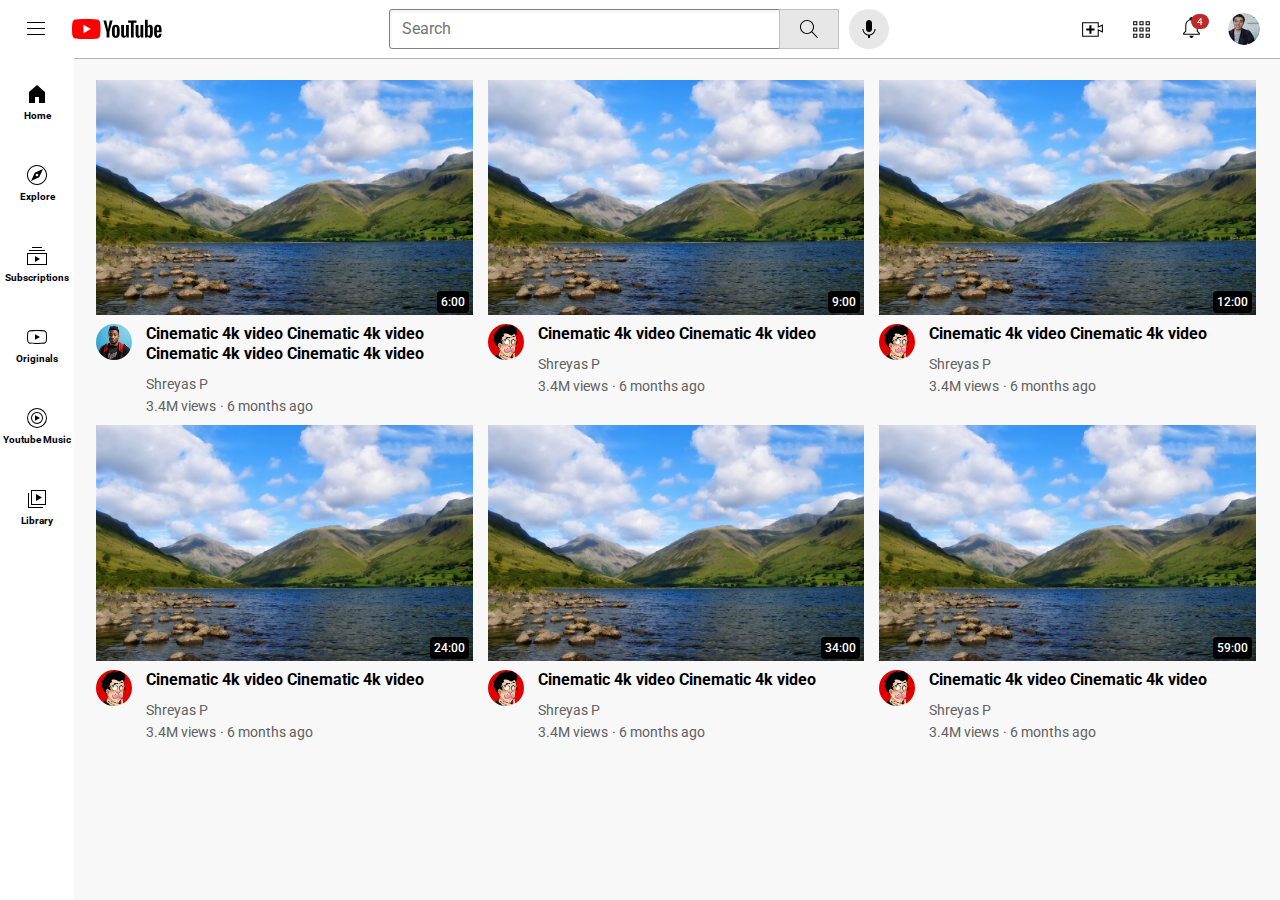
==== index.html @ e43f6dc3 "Rename youtube.html to index.html" ====
<!DOCTYPE html>

<html style="font-family: Roboto, Arial, sans-serif;">
    <head>
        <title>Youtube Clone</title>
    
        <link rel="preconnect" href="https://fonts.googleapis.com">
        <link rel="preconnect" href="https://fonts.gstatic.com" crossorigin>
        <link rel="stylesheet" href="https://fonts.googleapis.com/css?family=Roboto" >
        <link rel="stylesheet" href="yt/general.css">
        <link rel="stylesheet" href="yt/ytheader.css">
        <link rel="stylesheet" href="yt/ytbody.css">
        <link rel="stylesheet" href="yt/ytsidebar.css">
    </head>
    <body>

        <div class="header">
            <div class="left-section">
                    <img class="hamburger-menu" src="header images/hamburger-menu.svg">
                    <img class="youtube-logo" src="header images/youtube-logo.svg">
            </div>
            <div class="middle-section">
                <input class="searchbox" type="text" placeholder="Search">
                <button class="search-button"><img class="search-button-image" src="header images/search.svg">
                    <div class="Search-absolute">Search</div>
                </button>
                <button class="voice-search-icon-button"><img class="voice-search-icon-button-image" src="header images/voice-search-icon.svg" alt="">
                    <div class="Search-absolute">Search with your voice</div>
                </button>
            </div>
            <div class="right-section">
                <div class="upload-icon-container">
                <img class="upload-image" src="header images/upload.svg">
                <div class="Search-absolute">Create</div>
                </div>
                <img class="youtube-apps-image" src="header images/youtube-apps.svg">

                <div class="notifications-image-container">
                <img class="notifications-image" src="header images/notifications (1).svg">
                <div class="notification-image-count">4</div>
                </div>

                <img class="my-channel-image" src="header images/my-channel.jpeg">
                    
            </div>
        </div>

        <div class="sidebar-fixed">
            <div class="sidebar-link">
                <img src="side images/home.svg">
                <div>Home</div>
            </div>
            
            <div class="sidebar-link">
                <img src="side images/explore.svg">
                <div>Explore</div>
            </div>
            <div class="sidebar-link">
                <img src="side images/subscriptions.svg">
                <div>Subscriptions</div>
            </div>
            <div class="sidebar-link">
                <img src="side images/originals.svg">
                <div>Originals</div>
            </div>
            <div class="sidebar-link">
                <img src="side images/youtube-music.svg">
                <div>Youtube Music</div>
            </div>
            <div class="sidebar-link">
                <img src="side images/library.svg">
                <div>Library</div>
            </div>
        </div>







        
        

        <div class="video-grid">

           <div class="firstimage">
                    <div class="row1st"> 
                    <img class="pic2" src="pics/72069.jpg">
                        <div class="video-time">6:00</div>
                     </div>
                <div class="video-info-grid">
                    <div class="profile_pic">
                        <img class="editprofilepic" src="yt images/channel-1.jpeg">
                    </div>
                    <div class="nexttoprofile">
                        <p class="a">Cinematic 4k video Cinematic 4k video Cinematic 4k video Cinematic 4k video </p>
                        <p class="b">Shreyas P</p>
                        <p class="c">3.4M views</p>
                        <p class="d"> &#183; 6 months ago</p>
                    </div>
                    
                    
                </div>
        </div>

        <div class="firstimage">
            <div class="row1st"> 
                <img class="pic2" src="pics/72069.jpg">
                <div class="video-time">9:00</div>
            </div>
            <div class="video-info-grid">
                <div class="profile_pic">
                    <img class="editprofilepic" src="yt images/channel-2.jpeg">
                    
                </div>
                <div class="nexttoprofile">
                    
                    <p class="a">Cinematic 4k video Cinematic 4k video  </p>
                   
                    <p class="b">Shreyas P</p>
                    <p class="c">3.4M views</p>
                    <p class="d"> &#183; 6 months ago</p>
                </div>
                
                
            </div>
        </div>



       <div class="firstimage">
            <div class="row1st"> 
                <img class="pic2" src="pics/72069.jpg">
                <div class="video-time">12:00</div>
            </div>
            <div class="video-info-grid">
                <div class="profile_pic">
                    <img class="editprofilepic" src="yt images/channel-2.jpeg">
                </div>
                <div class="nexttoprofile">
                    <p class="a">Cinematic 4k video Cinematic 4k video  </p>
                    <p class="b">Shreyas P</p>
                    <p class="c">3.4M views</p>
                    <p class="d"> &#183; 6 months ago</p>
                </div>
                
                
            </div>
        </div>

      <div class="firstimage">
            <div class="row1st"> 
                <img class="pic2" src="pics/72069.jpg">
                <div class="video-time">24:00</div>
            </div>
            <div class="video-info-grid">
                <div class="profile_pic">
                    <img class="editprofilepic" src="yt images/channel-2.jpeg">
                </div>
                <div class="nexttoprofile">
                    <p class="a">Cinematic 4k video Cinematic 4k video  </p>
                    <p class="b">Shreyas P</p>
                    <p class="c">3.4M views</p>
                    <p class="d"> &#183; 6 months ago</p>
                </div>
                
                
            </div>
        </div>


        <div class="firstimage">
            <div class="row1st"> 
                <img class="pic2" src="pics/72069.jpg">
                <div class="video-time">34:00</div>
            </div>
            <div class="video-info-grid">
                <div class="profile_pic">
                    <img class="editprofilepic" src="yt images/channel-2.jpeg">
                </div>
                <div class="nexttoprofile">
                    <p class="a">Cinematic 4k video Cinematic 4k video  </p>
                    <p class="b">Shreyas P</p>
                    <p class="c">3.4M views</p>
                    <p class="d"> &#183; 6 months ago</p>
                </div>
                
                
            </div>
        </div>


        <div class="firstimage">
            <div class="row1st"> 
                <img class="pic2" src="pics/72069.jpg">
                <div class="video-time">59:00</div>
            </div>
            <div class="video-info-grid">
                <div class="profile_pic">
                    <img class="editprofilepic" src="yt images/channel-2.jpeg">
                </div>
                <div class="nexttoprofile">
                    <p class="a">Cinematic 4k video Cinematic 4k video  </p>
                    <p class="b">Shreyas P</p>
                    <p class="c">3.4M views</p>
                    <p class="d"> &#183; 6 months ago</p>
                </div>
                
                
            </div>
        

    






    
        
    </body>
</html>
---- yt/general.css ----
p{
    font-family: Roboto,Arial;
    margin-top: 0;
    margin-bottom: 0;
}

body{
    margin: 0;
    padding-top: 80px;
    padding-left: 96px;
    padding-right: 24px;
    background-color: rgb(248,248,248);
    padding-bottom: 100px;
}
---- yt/ytheader.css ----
.header{
    height:58px;
    display: flex;
    flex-direction: row;
    justify-content: space-between;
    position: fixed;
    top:0;
    left:0;
    right: 0;
    background-color: white;
    border-bottom-width: 1px;
    border-bottom-style:solid ;
    border-bottom-color:rgb(183, 183, 183) ;
    z-index: 100;
     
}


.left-section{
   
    
    display: flex;
    align-items: center;
}

.hamburger-menu{
    height:24px;
    margin-left: 24px;
    margin-right: 24px;
}

.youtube-logo{
    height:20px;
}



.middle-section{
    
    flex: 1;
    margin-left: 70px;
    margin-right: 35px;
    max-width: 500px;
   display: flex;
   align-items: center;

}

.searchbox{
    flex: 1;
    height: 36px;
    padding-left: 12px;
    font-size: 16px;
    border-width: 1px;
    border-style: solid;
    border-radius: 3px;
    border-color: gray;
    box-shadow: inset 1px 2px 3px rgba(0,0,0,0.05);
    width: 0;
}

.searchbox::placeholder{
    font-family: Roboto,Arial;
    font-size: 16px;
}


.search-button{
    height: 40px;
    width: 60px;
    background-color: rgb(231, 231, 231);
    border-width:1px ;
    border-style: solid;
    border-color: rgb(192, 192, 192);
    margin-left: -2px;
    margin-right: 10px;
    position: relative;


}



.search-button .Search-absolute, .voice-search-icon-button .Search-absolute,.upload-icon-container .Search-absolute
{
    position: absolute;
    background-color: gray;
    color:white ;
    padding-left: 8px;
    padding-right:8px ;
    padding-bottom:4px ;
    padding-top:4px ;
    border-radius: 2px;
    font-size: 12px;
    bottom: -30px;
    opacity: 0;
    transition: opacity .15s;
    pointer-events: none;
    white-space: nowrap;
}

.search-button:hover .Search-absolute,.voice-search-icon-button:hover .Search-absolute,.upload-icon-container:hover .Search-absolute{
    opacity: 1;
    
}

.search-button-image{
    height: 24px;
    
    
}

.search-button,.voice-search-icon-button,.upload-icon-container {
    display:flex;
    position: relative;
    justify-content: center;
    align-items: center;
}

.voice-search-icon-button{
    height: 40px;
    width: 40px;
    border-radius: 20px;
    border: none;
    background-color:rgb(231, 231, 231) ;
    

}

.voice-search-icon-button-image{

    height: 24px;
}



.right-section{
    margin-right: 20px;
    width:180px;
    display: flex;
    align-items: center;
    justify-content: space-between;
    flex-shrink: 0;
}

.upload-image{
    height:25px;
}

.youtube-apps-image{
    height:25px;
}

.notifications-image{
    height: 25px;
}

.notifications-image-container{
    position: relative;
}

.notification-image-count{
    position: absolute;
    top:-1px;
    right: -5px;
    background-color: rgb(190, 41, 41);
    color: white;
    border-radius: 10px;
    font-family: Roboto,Arial;
    font-size: 10px;
    padding-left: 6px;
    padding-right: 6px;
    padding-top: 2px;
    padding-bottom: 2px;
}


.my-channel-image{
    height: 32px;
    border-radius: 16px;
}
---- yt/ytbody.css ----
.pic2{
   width: 100%;
    
}
.a{
    margin-top: 0px;
    margin-bottom: 9px;
    font-weight: bold;
    line-height: 20px;
    margin-bottom: 12px;

}
.b{
    margin-top: 0px;
    margin-bottom: 4px;
    font-size: 14px;
    color: #606060;

}
.c,.d{
    display: inline;

    color: #606060;
    font-size: 14px;
    margin-bottom: ;
    

}


.video-info-grid{
    display: grid;
    grid-template-columns: 50px 1fr;
}


.video-grid{
    display: grid;
    grid-template-columns:1fr 1fr 1fr;
    column-gap: 15px;
    row-gap: 10px;
}
    
@media screen and (max-width: 992px){
    .video-grid{
        grid-template-columns: 1fr 1fr;
    }
}


.profile_pic{

}


.nexttoprofile{
    

}

.editprofilepic{
    width: 36px;
    border-radius: 50px;

}

.row1st{
    margin-bottom: 5px;
    position: relative;
}

.video-time{
    
                                position: absolute;
                                font-size: 12px;
                                font-weight: 500; 
                                padding: 4px;
                                background-color: black;
                                color: white;
                                right: 4px;
                                bottom:6px;
                                z-index: 0;
                                border-radius: 4px;
                                font-family: Roboto,Arial;
                        
                          
}
---- yt/ytsidebar.css ----
.sidebar-fixed{
    position: fixed;
    left: 0;
    bottom: 0;
    top:58px;
    width: 74px;
    z-index: 200;
    padding-top: 3px;
    cursor: pointer;
    background-color: white;
}

.sidebar-link{
    
    height: 80px;
    margin-bottom: 1px;
    display: flex;
    justify-content: center;
    align-items: center;
    padding-left: -5px;
    flex-direction: column;


}

.sidebar-link:hover{
    background-color: rgb(218, 221, 221);
}

.sidebar-link img{
    height: 24px;
    margin-bottom: 4px;

}

.sidebar-link div{
    font-style: 'Roboto';
    font-size: 10px;
    font-weight: bold;

}
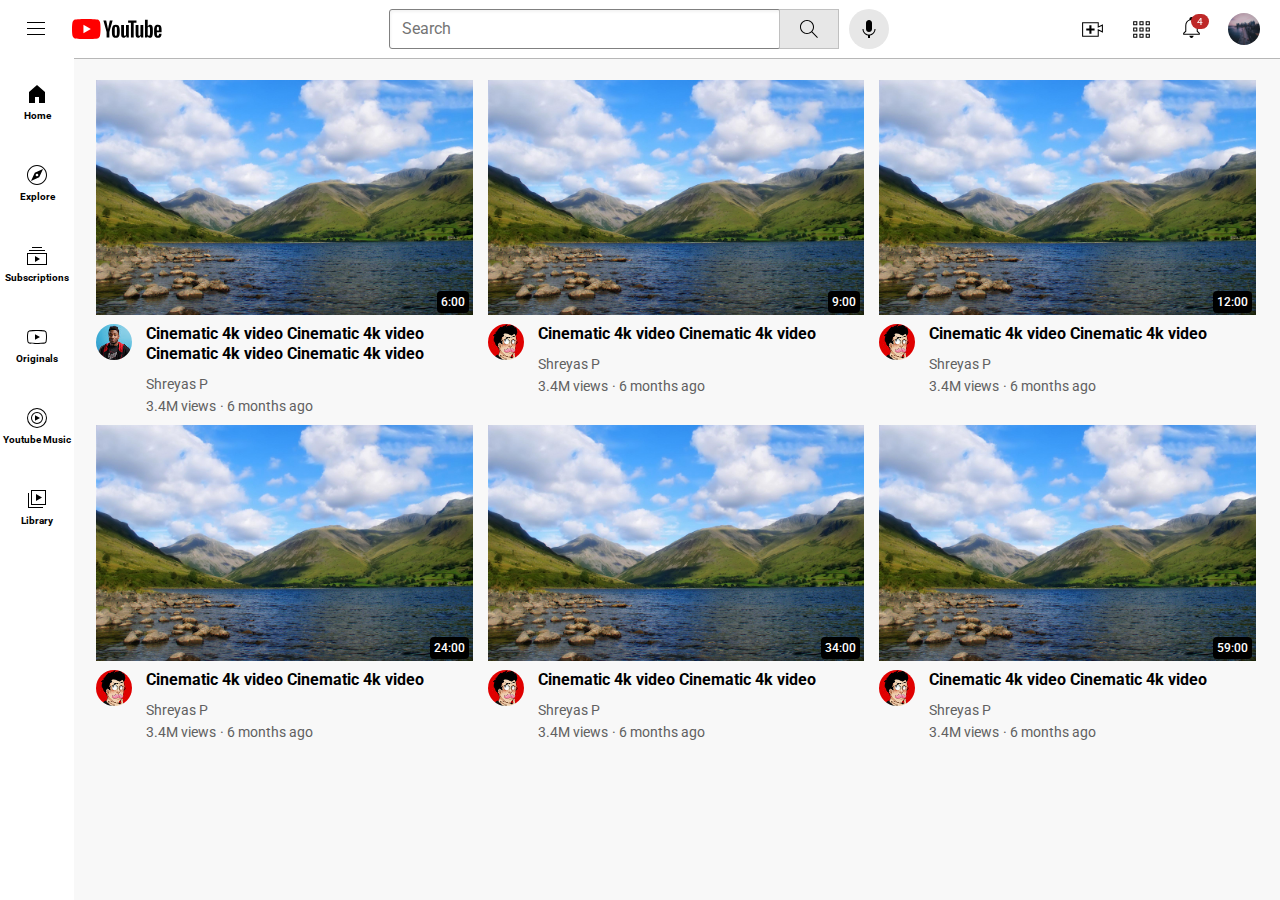
==== commit ef56d772: "Update index.html" ====
--- a/index.html
+++ b/index.html
@@ -40,7 +40,7 @@
                 <div class="notification-image-count">4</div>
                 </div>
 
-                <img class="my-channel-image" src="header images/my-channel.jpeg">
+                <img class="my-channel-image" src="header images/download.jpeg">
                     
             </div>
         </div>
